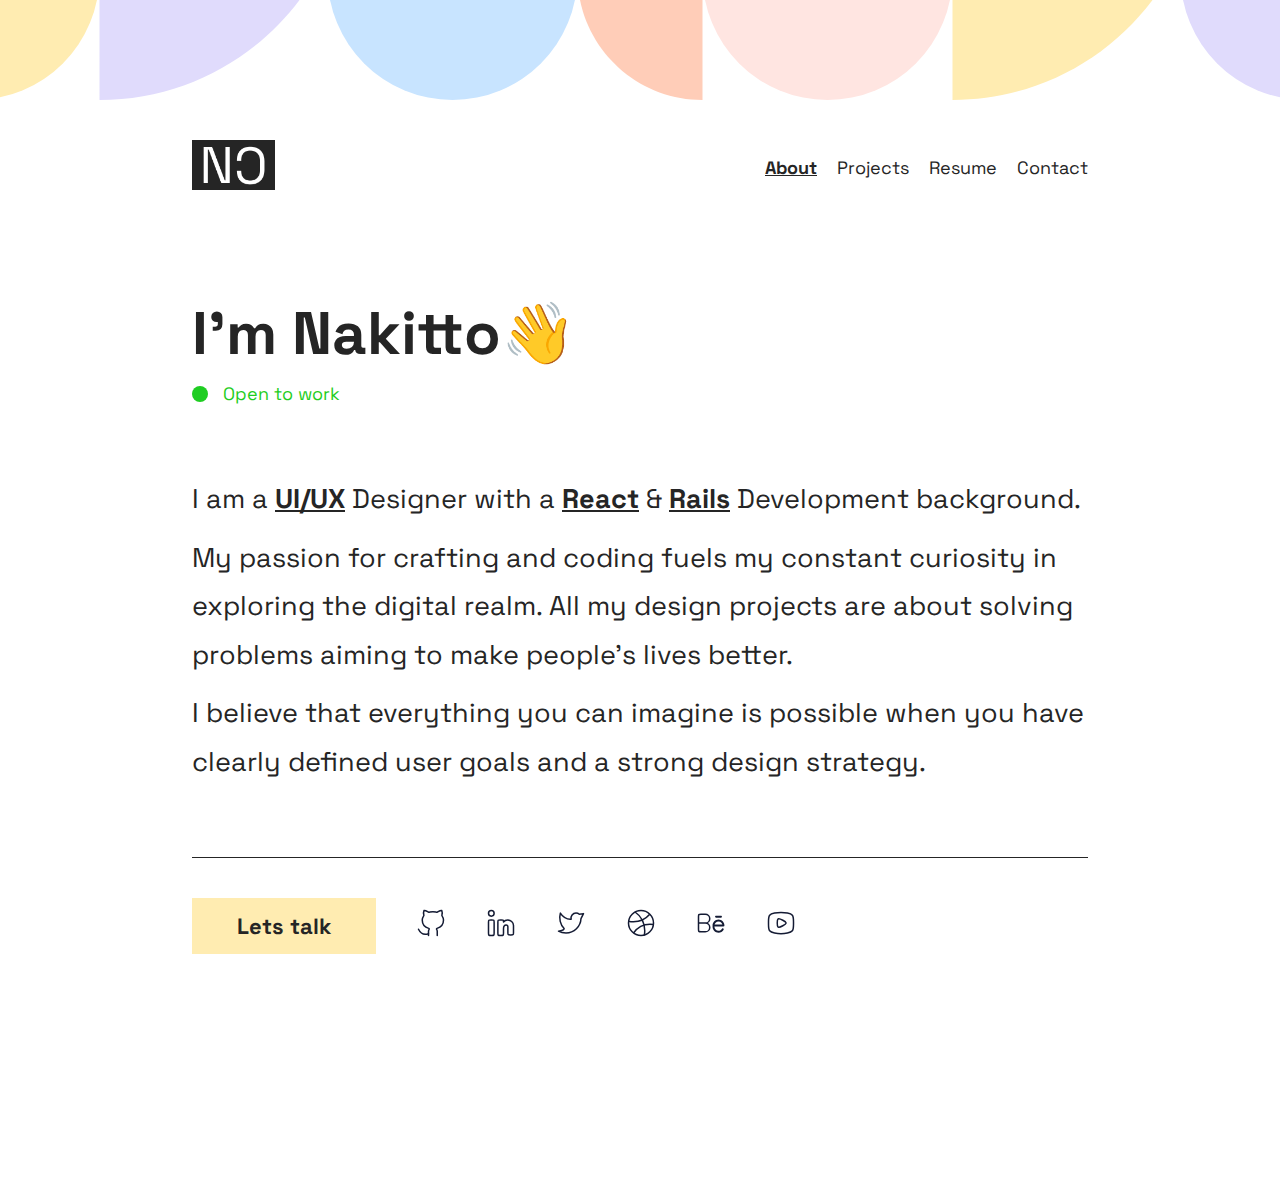
==== index.html @ 1e42c3ac "update about me" ====
<!DOCTYPE html>
<html lang="en">
<head>
  <meta charset="UTF-8">
  <meta http-equiv="X-UA-Compatible" content="IE=edge">
  <meta name="viewport" content="width=device-width, initial-scale=1.0">
  <title>Nakitto's Portfolio</title>
  <link rel="stylesheet" href="css/main.css">
</head>
<body>
  <nav></nav>

  <header>
    <div class="logo">
      <a href="index.html">
        <img src="img/nakitto-logo-dark.png" alt="">
      </a>
    </div>
    <div class="links">
      <a class="active" href="index.html">About</a>
      <a href="projects.html">Projects</a>
      <a href="img/Nakitto_Catherine_Resume.pdf" target="_blank">Resume</a>
      <a href="contact.html">Contact</a>
    </div>
  </header>

  <main>
    <h1>I'm Nakitto👋</h1>
    <span class="open">
      <div class="vibrate"></div>
      <div>
        Open to work
      </div>
    </span>
    <div class="about">
      <span>I am a <a href="#">UI/UX</a> Designer with a <a href="#">React</a> & <a href="#">Rails</a> Development background.</span>
      <span>
        My passion for crafting and coding fuels my constant curiosity in 
        exploring the digital realm. 
        All my design projects are about solving problems aiming 
        to make people's lives better.
      </span>
      <span>
        I believe that everything you can imagine is possible when you have 
        clearly defined user goals and a strong design strategy.
      </span>
    </div>
    <div class="socials">
      <a href="contact.html" class="btn">Lets talk</a>
      <a href="https://github.com/Cathella" target="_blank">
        <span><img src="img/github.svg" alt=""></span>
        <!-- <span>Github</span> -->
      </a>
      <a href="https://www.linkedin.com/in/nakitto-catherine2020/" target="_blank">
        <span><img src="img/linkedin-in.svg" alt=""></span>
        <!-- <span>LinkedIn</span> -->
      </a>
      <a href="https://twitter.com/cathella9" target="_blank">
        <span><img src="img/twitter.svg" alt=""></span>
        <!-- <span>Twitter</span> -->
      </a>
      <a href="https://dribbble.com/nakittocatherine" target="_blank">
        <span><img src="img/dribbble.svg" alt=""></span>
        <!-- <span>Dribbble</span> -->
      </a>
      <a href="https://www.behance.net/ncathie" target="_blank">
        <span><img src="img/behance.svg" alt=""></span>
        <!-- <span>Behance</span> -->
      </a>
      <a href="https://www.youtube.com/@nakittocatherine" target="_blank">
        <span><img src="img/youtube.svg" alt=""></span>
        <!-- <span>Youtube</span> -->
      </a>
    </div>
  </main>

  <footer></footer>
</body>
</html>
---- css/main.css ----
@import url('https://fonts.googleapis.com/css2?family=Space+Grotesk:wght@400;600&display=swap');

* {
  padding: 0;
  margin: 0;
  box-sizing: border-box;
  font-family: 'Space Grotesk', sans-serif;
}

body {
  color: #252525;
}

.logo img {
  height: 50px;
}

nav {
  height: 100px;
  background-image: url(../img/shapes-top.svg);
  background-image: cover;
  background-position: bottom;
  background-repeat: no-repeat;
}

header {
  display: flex;
  align-items: center;
  justify-content: space-between;
  width: 70%;
  margin: 40px auto;
}

main {
  display: flex;
  flex-direction: column;
  width: 70%;
  margin: 100px auto 150px;
}

h1 {
  font-size: 60px;
}

.about {
  margin: 70px 0;
  display: flex;
  flex-direction: column;
  gap: 10px;
  font-size: 27px;
  line-height: 1.8;
}

.open {
  display: flex;
  margin-top: 10px;
  align-items: center;
  gap: 15px;
  color: rgb(31, 205, 34);
  font-size: 18px;
}

.about a {
  text-decoration: underline;
  font-weight: bold;
}

.about a:hover {
  background: #FFECB1;
}

.vibrate {
  width: 16px;
  height: 16px;
  border-radius: 50%;
  background-color: rgb(31, 205, 34);
  transform: scale(1);
  box-shadow: 0 0 0 rgba(0, 0, 0, 1);
  animation: anim-vibrate 2s infinite;
}

@keyframes anim-vibrate {
  0% {
    transform: scale(0.95);
    box-shadow: 0 0 0 0 rgba(31, 205, 34, 0.7);
  }

  70% {
    transform: scale(1);
    box-shadow: 0 0 0 0.6rem rgba(0, 0, 0, 0);
  }

  100% {
    transform: scale(0.95);
    box-shadow: 0 0 0 0 rgba(0, 0, 0, 0);
  }
}

.links {
  display: flex;
  gap: 20px;
  font-size: 18px;
}

.links a {
  text-decoration: none;
}

.links a.active {
  text-decoration: underline;
  font-weight: bold;
}

.socials {
  display: flex;
  gap: 40px;
  font-size: 18px;
  align-items: center;
  border-top: 1px solid #252525;
  padding-top: 40px;
}

.socials a {
  display: flex;
  align-items: center;
  gap: 10px;
  text-decoration: none;
  font-weight: bold;
}

.btn {
  display: flex;
  padding: 14px 45px;
  background: #FFECB1;
  text-decoration: none;
  font-size: 22px;
}

.btn:hover {
  background: white;
  border: 1px solid #252525;
}

a {
  color: #252525;
}

footer {
  height: 100px;
}

form,
form div {
  display: flex;
  flex-direction: column;
}

form {
  gap: 30px;
  margin-top: 60px;
}

form div {
  gap: 20px;
}

label {
  font-size: 14px;
  color: #252525;
}

input,
textarea {
  border: none;
  background: transparent;
  font-size: 20px;
  border-bottom: 1px solid #252525;
  outline: none;
  color: #252525;
}

button {
  border: none;
  background: #FFECB1;
  font-size: 18px;
  color: #252525;
  padding: 12px 45px;
  font-weight: bold;
  cursor: pointer;
}

button:hover {
  background: white;
  border: 1px solid #252525;
  /* color: #FFECB1; */
}

.send-btn {
  flex-direction: row;
}

.project-heading {
  font-size: 35px;
}

.project-heading span {
  font-size: 25px;
}

.project-img {
  width: 100%;
  height: auto;
  background: transparent;
  display: flex;
  flex-direction: column;
  justify-content: center;
  align-items: center;
  color: #FFFFFF;
  font-size: 14px;
  gap: 10px;
}

.project-img img {
  height: 450px;
}

.heading {
  text-decoration: underline;
}

.description {
  font-size: 18px;
  line-height: 1.8;
}

.case {
  display: flex;
  flex-direction: column;
  gap: 70px;
}

.case-section {
  display: flex;
  flex-direction: column;
  gap: 25px;
}

.case-section img {
  width: 100%;
}

.project-show {
  display: flex;
  gap: 30px;
  flex-direction: column;
}

.project-show img {
  width: 100%;
}

.mt-5 {
  margin-top: 80px;
}

.mb-5 {
  margin-bottom: 50px;
}

@media (max-width: 575.98px) {
  .project-heading {
    font-size: 25px;
  }
  
  .project-heading span {
    font-size: 18px;
  }

  header {
    display: flex;
    flex-direction: column;
    gap: 30px;
  }

  .links {
    font-size: 16px;
  }

  h1 {
    font-size: 40px;
  }

  .about {
    font-size: 20px;
  }
}

@media (max-width: 767.98px) {
  main,
  header {
    width: 90%;
  }
}

@media (max-width: 991.98px) {
  .about span {
    line-height: 1.8;
  }

  .socials {
    flex-direction: column;
    align-items: flex-start;
  }
}
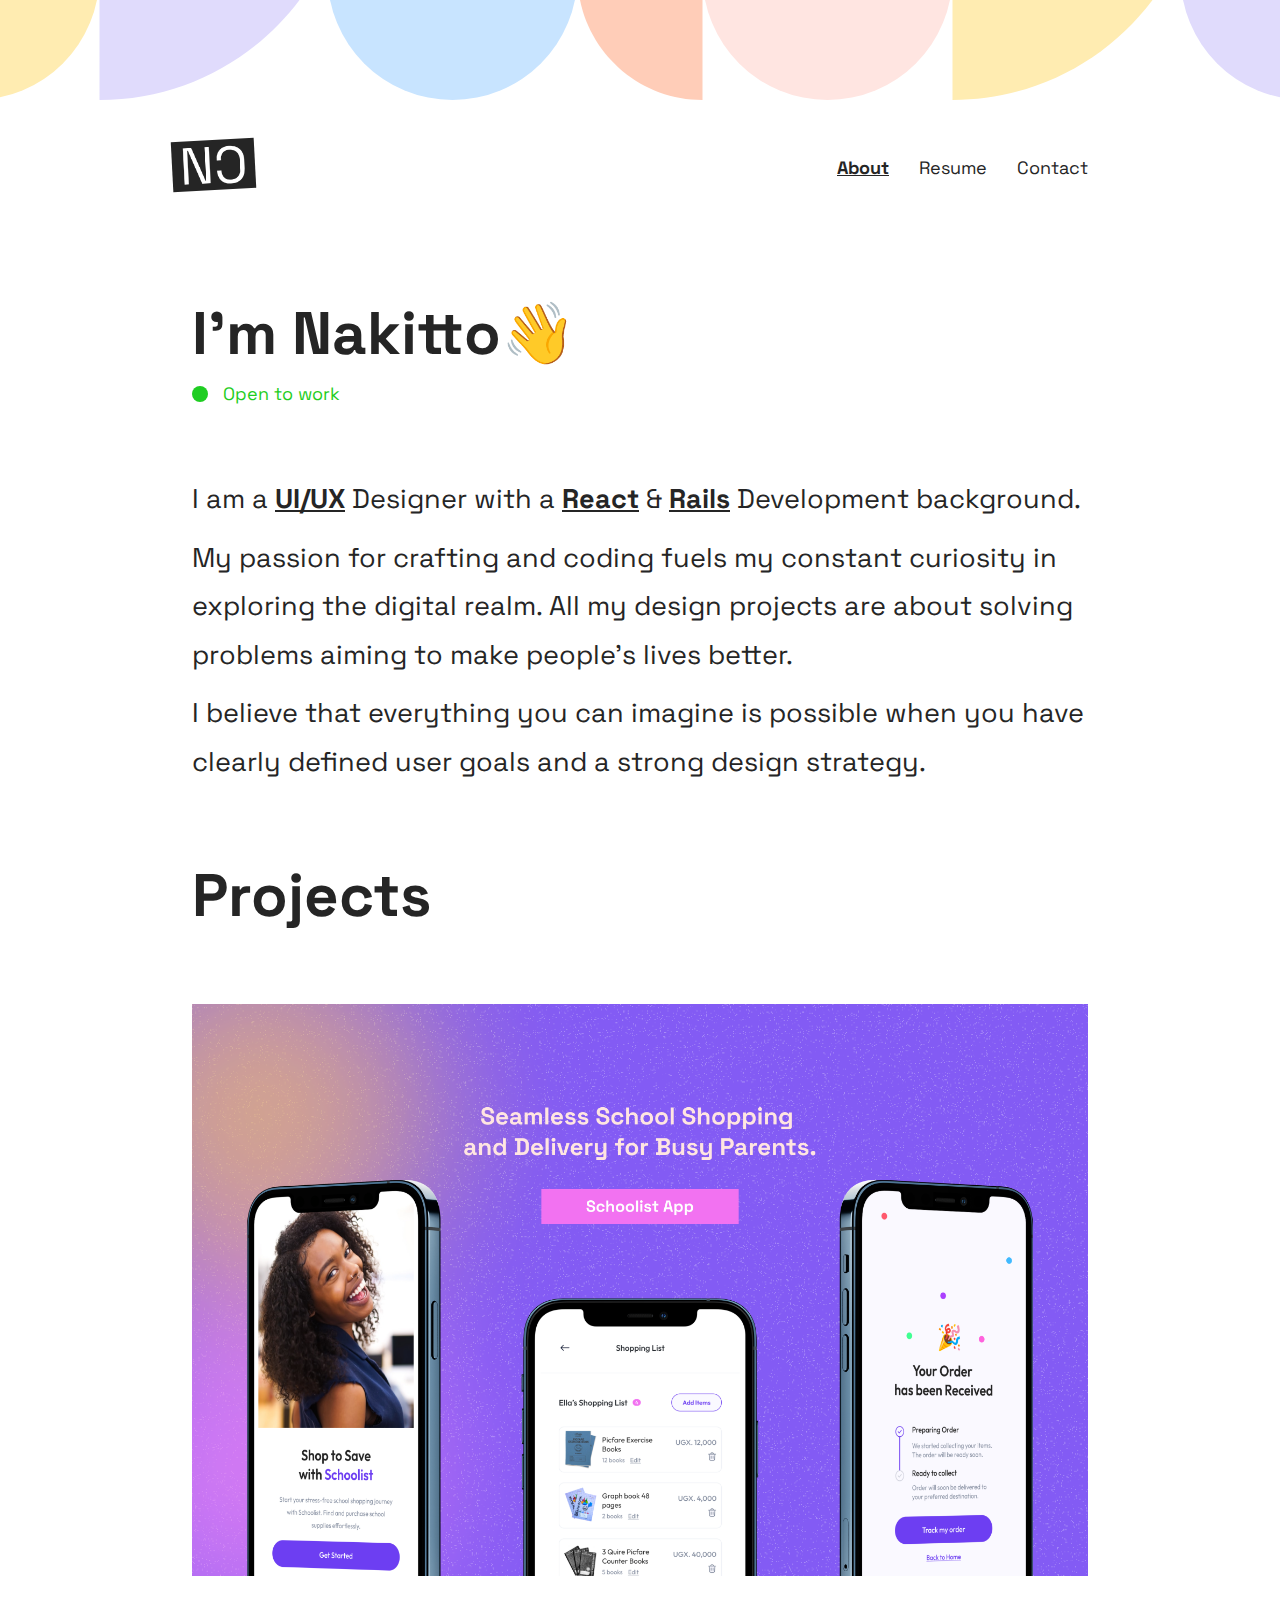
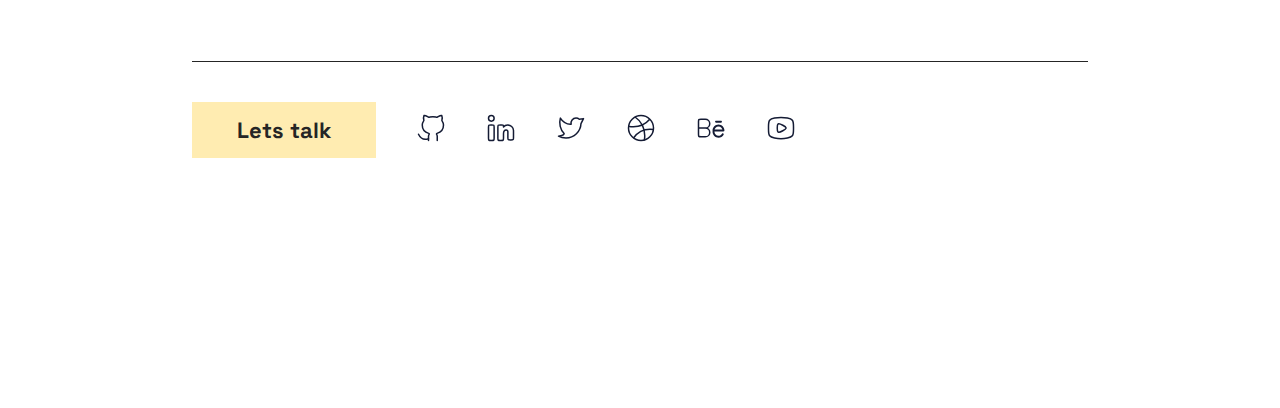
==== commit 2193dce8: "change img arrangement on small screen" ====
--- a/index.html
+++ b/index.html
@@ -18,7 +18,7 @@
     </div>
     <div class="links">
       <a class="active" href="index.html">About</a>
-      <a href="projects.html">Projects</a>
+      <!-- <a href="projects.html">Projects</a> -->
       <a href="img/Nakitto_Catherine_Resume.pdf" target="_blank">Resume</a>
       <a href="contact.html">Contact</a>
     </div>
@@ -44,6 +44,14 @@
         I believe that everything you can imagine is possible when you have 
         clearly defined user goals and a strong design strategy.
       </span>
+    </div>
+    <h2 class="h1">Projects</h2>
+    <div class="about">
+      <div class="project-show">
+        <a href="projects/schoolist.html">
+          <img src="img/schoolist.png" alt="">
+        </a>
+      </div>
     </div>
     <div class="socials">
       <a href="contact.html" class="btn">Lets talk</a>
--- a/css/main.css
+++ b/css/main.css
@@ -13,6 +13,7 @@
 
 .logo img {
   height: 50px;
+  transform: translateX(-20px) rotate(-3deg);
 }
 
 nav {
@@ -38,7 +39,7 @@
   margin: 100px auto 150px;
 }
 
-h1 {
+h1, .h1 {
   font-size: 60px;
 }
 
@@ -98,7 +99,7 @@
 
 .links {
   display: flex;
-  gap: 20px;
+  gap: 30px;
   font-size: 18px;
 }
 
@@ -106,6 +107,10 @@
   text-decoration: none;
 }
 
+.links a:hover {
+  text-decoration: underline;
+}
+
 .links a.active {
   text-decoration: underline;
   font-weight: bold;
@@ -126,6 +131,11 @@
   gap: 10px;
   text-decoration: none;
   font-weight: bold;
+}
+
+.socials a:hover {
+  border-bottom: 2px solid #252525;
+  /* transform: translateX(-20px) rotate(-3deg); */
 }
 
 .btn {
@@ -165,7 +175,7 @@
 }
 
 label {
-  font-size: 14px;
+  /* font-size: 14px; */
   color: #252525;
 }
 
@@ -200,11 +210,7 @@
 }
 
 .project-heading {
-  font-size: 35px;
-}
-
-.project-heading span {
-  font-size: 25px;
+  font-size: 45px;
 }
 
 .project-img {
@@ -255,6 +261,21 @@
   flex-direction: column;
 }
 
+.problem-define {
+  background-color: #E0DBFC;
+  font-size: 20px;
+  color: #252525;
+  line-height: 40px;
+  font-weight: bold;
+  padding: 40px 65px;
+  border-radius: 30px;
+}
+
+.problem-define span {
+  color: #6D3EF2;
+  text-decoration: underline;
+}
+
 .project-show img {
   width: 100%;
 }
@@ -265,6 +286,41 @@
 
 .mb-5 {
   margin-bottom: 50px;
+}
+
+.pjt-info {
+  display: flex;
+  gap: 30px;
+  flex-direction: row;
+  align-items: center;
+  justify-content: space-between;
+  flex-wrap: wrap;
+}
+
+.pjt-info div {
+  display: flex;
+  flex-direction: column;
+  gap: 10px;
+}
+
+.pjt-info div span {
+  font-size: 15px;
+  color: #858EA0;
+}
+
+.app-flex {
+  display: flex;
+  gap: 70px;
+  justify-content: space-between;
+  align-items: center;
+}
+
+.items-img {
+  flex: 1;
+}
+
+.items-desc {
+  flex: 2;
 }
 
 @media (max-width: 575.98px) {
@@ -286,12 +342,26 @@
     font-size: 16px;
   }
 
-  h1 {
+  h1, .h1 {
     font-size: 40px;
   }
 
   .about {
     font-size: 20px;
+  }
+
+  .app-flex {
+    flex-direction: column;
+  }
+
+  .second .items:nth-child(2){
+    order: -1;
+  }
+
+  .problem-define {
+    font-size: 20px;
+    line-height: 35px;
+    padding: 40px 40px;
   }
 }
 
@@ -311,4 +381,8 @@
     flex-direction: column;
     align-items: flex-start;
   }
-}
+
+  .app-flex {
+    gap: 30px;
+  }
+}
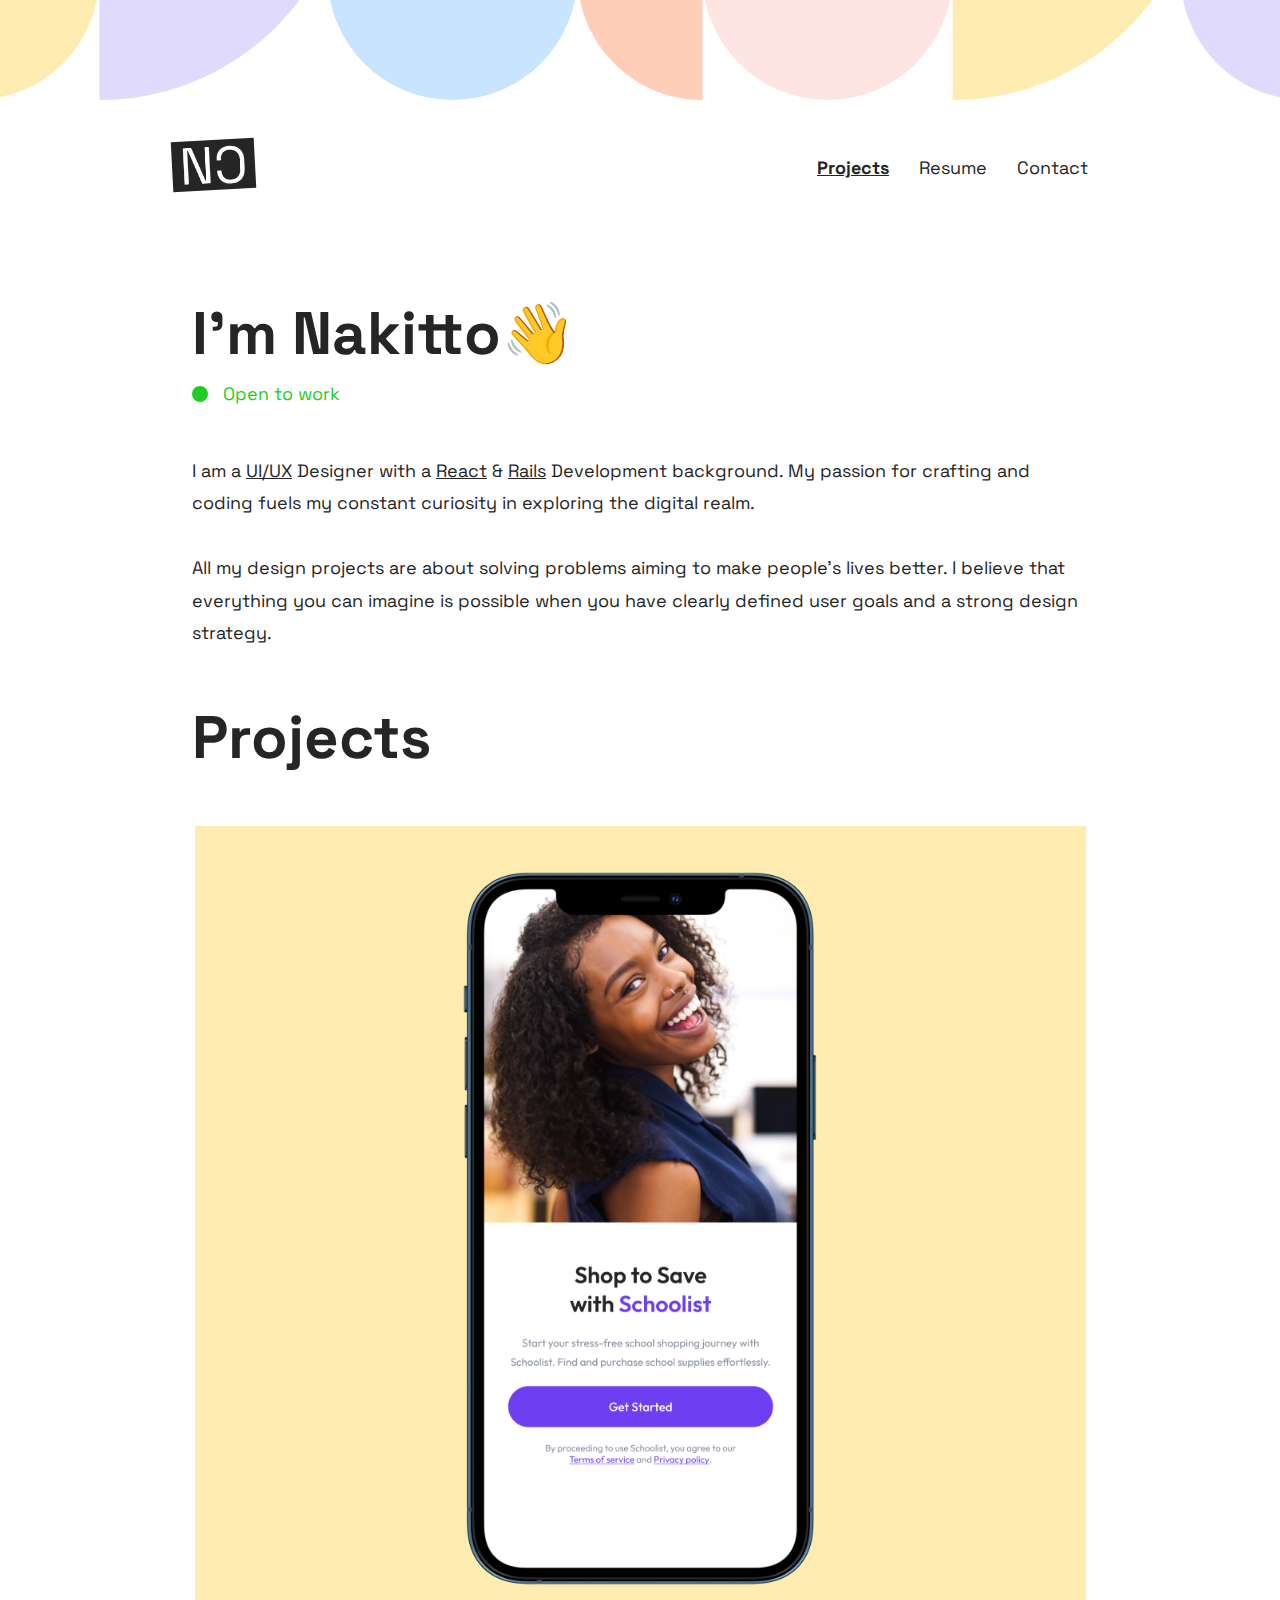
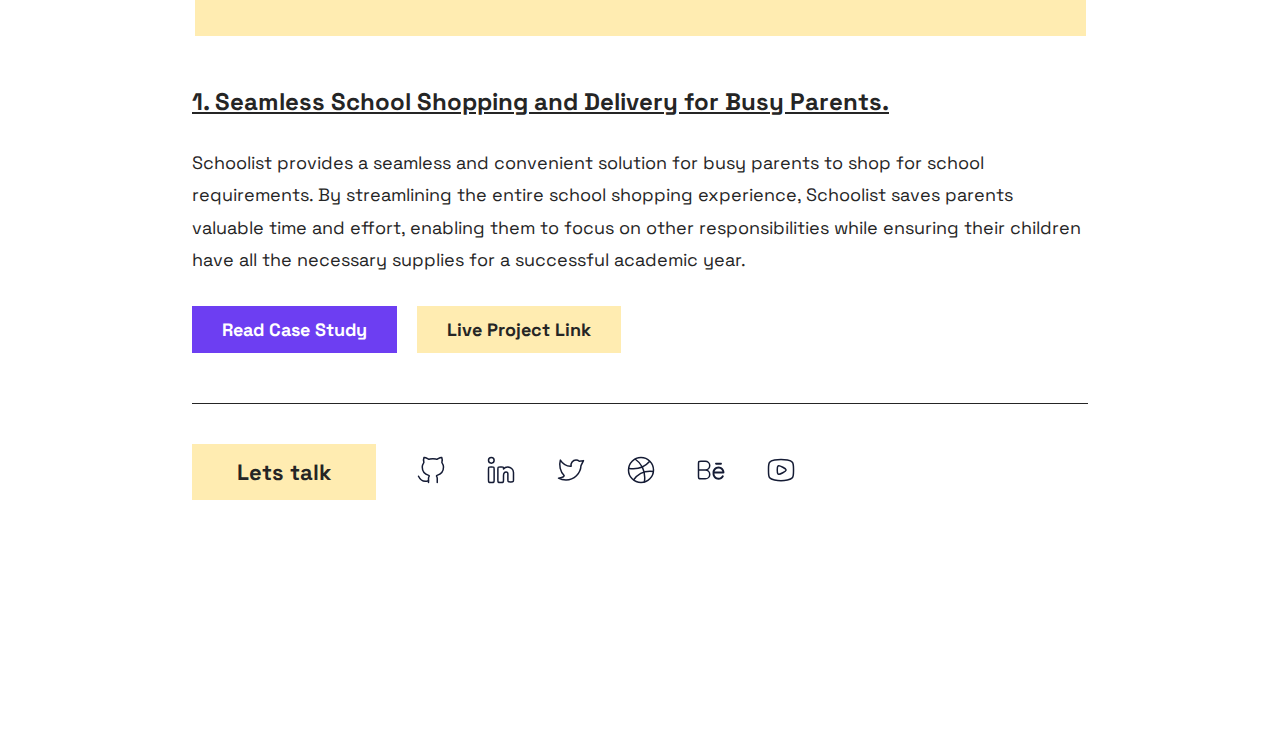
==== commit c903766a: "show case a project" ====
--- a/index.html
+++ b/index.html
@@ -17,8 +17,7 @@
       </a>
     </div>
     <div class="links">
-      <a class="active" href="index.html">About</a>
-      <!-- <a href="projects.html">Projects</a> -->
+      <a class="active" href="index.html">Projects</a>
       <a href="img/Nakitto_Catherine_Resume.pdf" target="_blank">Resume</a>
       <a href="contact.html">Contact</a>
     </div>
@@ -26,31 +25,41 @@
 
   <main>
     <h1>I'm Nakitto👋</h1>
-    <span class="open">
+    <span class="open mb-5">
       <div class="vibrate"></div>
       <div>
         Open to work
       </div>
     </span>
-    <div class="about">
-      <span>I am a <a href="#">UI/UX</a> Designer with a <a href="#">React</a> & <a href="#">Rails</a> Development background.</span>
-      <span>
-        My passion for crafting and coding fuels my constant curiosity in 
-        exploring the digital realm. 
-        All my design projects are about solving problems aiming 
-        to make people's lives better.
+    <div class="description mb-5">
+      I am a <a href="#">UI/UX</a> Designer with a <a href="#">React</a> & <a href="#">Rails</a> Development background.
+      My passion for crafting and coding fuels my constant curiosity in exploring the digital realm. <br/><br />
+      All my design projects are about solving problems aiming to make people's lives better.
       </span>
       <span>
         I believe that everything you can imagine is possible when you have 
         clearly defined user goals and a strong design strategy.
       </span>
     </div>
-    <h2 class="h1">Projects</h2>
-    <div class="about">
-      <div class="project-show">
-        <a href="projects/schoolist.html">
-          <img src="img/schoolist.png" alt="">
-        </a>
+    <h2 class="h1 mb-5">Projects</h2>
+    <div class="home-project">
+      <div class="display-img">
+        <img src="img/schoolist-getstarted.png" alt="">
+      </div>
+      <div class="showcase">
+        <h2 class="heading">
+          1. Seamless School Shopping and Delivery for Busy Parents.
+        </h2>
+        <div class="description">
+          Schoolist provides a seamless and convenient solution for busy parents to shop for school requirements. 
+          By streamlining the entire school shopping experience, Schoolist saves parents valuable time and effort, 
+          enabling them to focus on other responsibilities while ensuring their children have all the necessary 
+          supplies for a successful academic year.
+        </div>
+        <div class="pjt-cta">
+          <a href="projects/schoolist.html">Read Case Study</a>
+          <a class="live" href="#">Live Project Link</a>
+        </div>
       </div>
     </div>
     <div class="socials">
--- a/css/main.css
+++ b/css/main.css
@@ -9,6 +9,7 @@
 
 body {
   color: #252525;
+  background-color: #FFFFFF;
 }
 
 .logo img {
@@ -213,23 +214,6 @@
   font-size: 45px;
 }
 
-.project-img {
-  width: 100%;
-  height: auto;
-  background: transparent;
-  display: flex;
-  flex-direction: column;
-  justify-content: center;
-  align-items: center;
-  color: #FFFFFF;
-  font-size: 14px;
-  gap: 10px;
-}
-
-.project-img img {
-  height: 450px;
-}
-
 .heading {
   text-decoration: underline;
 }
@@ -271,6 +255,53 @@
   border-radius: 30px;
 }
 
+.home-project {
+  display: flex;
+  gap: 50px;
+  align-items: center;
+  margin-bottom: 50px;
+}
+
+.home-project div {
+  flex: 1;
+}
+
+.display-img {
+  padding: 45px 0;
+  background: #FFECB1;
+  text-align: center;
+}
+
+.display-img img {
+  width: 55%;
+}
+
+.pjt-cta {
+  display: flex;
+  gap: 20px;
+}
+
+.pjt-cta a {
+  display: inline-block;
+  font-size: 18px;
+  background-color: #6D3EF2;
+  color: #FFFFFF;
+  padding: 12px 30px;
+  text-decoration: none;
+  font-weight: bold;
+}
+
+.showcase {
+  display: flex;
+  flex-direction: column;
+  gap: 30px;
+}
+
+.pjt-cta a.live {
+  color: #252525;
+  background: #FFECB1;
+}
+
 .problem-define span {
   color: #6D3EF2;
   text-decoration: underline;
@@ -321,6 +352,16 @@
 
 .items-desc {
   flex: 2;
+}
+
+@media (max-width: 478px) {
+  .pjt-cta {
+    flex-direction: column;
+  }
+
+  .display-img img {
+    width: 60%;
+  }
 }
 
 @media (max-width: 575.98px) {
@@ -363,6 +404,14 @@
     line-height: 35px;
     padding: 40px 40px;
   }
+
+  .items-img {
+    text-align: center;
+  }
+
+  .items-img img {
+    width: 70%;
+  }
 }
 
 @media (max-width: 767.98px) {
@@ -386,3 +435,13 @@
     gap: 30px;
   }
 }
+
+@media (max-width: 1298px ) {
+  .home-project {
+    flex-direction: column;
+  }
+
+  .display-img img {
+    width: 40%;
+  }
+}
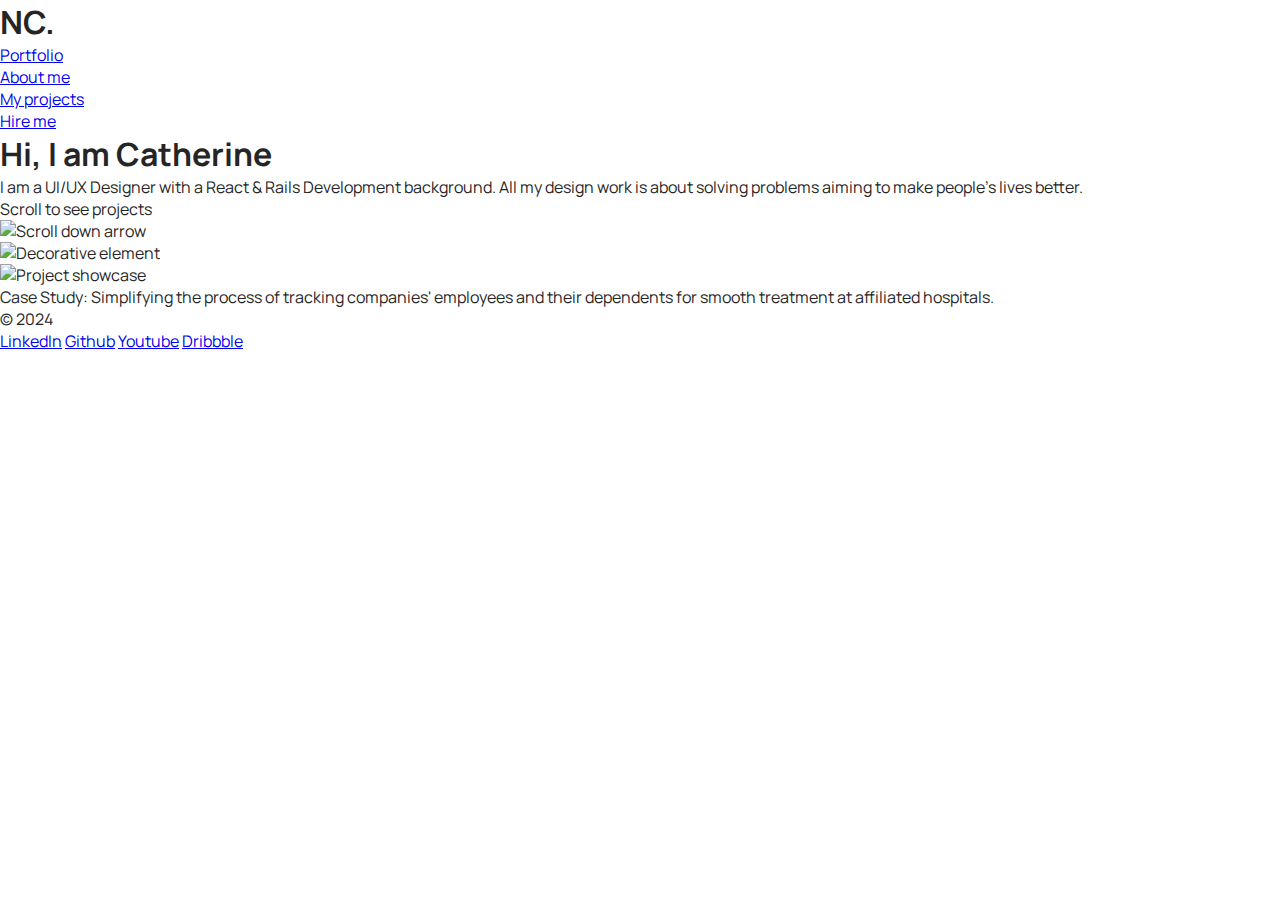
==== commit c9272bad: "Modify home page" ====
--- a/index.html
+++ b/index.html
@@ -1,96 +1,72 @@
 <!DOCTYPE html>
 <html lang="en">
 <head>
-  <meta charset="UTF-8">
-  <meta http-equiv="X-UA-Compatible" content="IE=edge">
-  <meta name="viewport" content="width=device-width, initial-scale=1.0">
-  <title>Nakitto's Portfolio</title>
-  <link rel="stylesheet" href="css/main.css">
+    <meta charset="UTF-8">
+    <meta name="viewport" content="width=device-width, initial-scale=1.0">
+    <title>Nakitto's Portfolio</title>
+    <!-- Tailwind CSS CDN -->
+    <link href="https://cdn.jsdelivr.net/npm/tailwindcss@2.2.19/dist/tailwind.min.css" rel="stylesheet">
+    <link rel="stylesheet" href="css/main.css">
 </head>
 <body>
-  <nav></nav>
-
-  <header>
-    <div class="logo">
-      <a href="index.html">
-        <img src="img/nakitto-logo-dark.png" alt="">
-      </a>
-    </div>
-    <div class="links">
-      <a class="active" href="index.html">Projects</a>
-      <a href="img/Nakitto_Catherine_Resume.pdf" target="_blank">Resume</a>
-      <a href="contact.html">Contact</a>
-    </div>
+  <header class="flex flex-wrap gap-10 justify-between items-center px-24 mt-4 w-full text-neutral-800 max-md:px-5 max-md:max-w-full">
+    <h1 class="self-stretch my-auto text-4xl font-bold">NC.</h1>
+    <nav class="flex gap-6 items-center self-stretch pr-14 pl-2 my-auto text-base leading-8 bg-blue-200 min-h-[64px] min-w-[240px] rounded-full max-md:pr-5">
+      <ul class="flex gap-6 justify-center items-center self-stretch my-2 min-w-[240px]">
+        <li>
+          <a href="#portfolio" class="inline-block self-stretch px-8 my-auto py-2 font-bold whitespace-nowrap bg-white rounded-3xl min-h-[52px] max-md:px-5">Portfolio</a>
+        </li>
+        <li>
+          <a href="#about" class="self-stretch my-auto">About me</a>
+        </li>
+        <li>
+          <a href="#projects" class="self-stretch my-auto">My projects</a>
+        </li>
+        <li>
+          <a href="#hire" class="self-stretch my-auto">Hire me</a>
+        </li>
+      </ul>
+    </nav>
   </header>
 
-  <main>
-    <h1>I'm Nakitto👋</h1>
-    <span class="open mb-5">
-      <div class="vibrate"></div>
-      <div>
-        Open to work
-      </div>
-    </span>
-    <div class="description mb-5">
-      I am a <a href="#">UI/UX</a> Designer with a <a href="#">React</a> & <a href="#">Rails</a> Development background.
-      My passion for crafting and coding fuels my constant curiosity in exploring the digital realm. <br/><br />
-      All my design projects are about solving problems aiming to make people's lives better.
-      </span>
-      <span>
-        I believe that everything you can imagine is possible when you have 
-        clearly defined user goals and a strong design strategy.
-      </span>
-    </div>
-    <h2 class="h1 mb-5">Projects</h2>
-    <div class="home-project">
-      <div class="display-img">
-        <img src="img/schoolist-getstarted.png" alt="">
-      </div>
-      <div class="showcase">
-        <h2 class="heading">
-          1. Seamless School Shopping and Delivery for Busy Parents.
-        </h2>
-        <div class="description">
-          Schoolist provides a seamless and convenient solution for busy parents to shop for school requirements. 
-          By streamlining the entire school shopping experience, Schoolist saves parents valuable time and effort, 
-          enabling them to focus on other responsibilities while ensuring their children have all the necessary 
-          supplies for a successful academic year.
-        </div>
-        <div class="pjt-cta">
-          <a href="projects/schoolist.html">Read Case Study</a>
-          <a class="live" href="#">Live Project Link</a>
+  <section class="flex gap-10 justify-between items-center mt-20 px-24">
+    <div class="flex flex-col self-stretch my-auto text-neutral-800">
+      <div class="flex flex-col items-start w-full max-w-[400px]">
+        <h1 class="flex flex-col max-w-full text-5xl w-[300px] max-md:text-4xl gap-4">
+          <span class="max-md:text-4xl">Hi, I am</span>
+          <span class="flex gap-2 items-center self-start whitespace-nowrap max-md:text-4xl">
+            Catherine
+            <img loading="lazy" src="https://cdn.builder.io/api/v1/image/assets/TEMP/0022f44004d1f8fe46a4e5431539fa07102dff53cf26defa3102cb73d2e34fa5?placeholderIfAbsent=true&apiKey=a1e51d57a9bf4fb0a44541a454bc05bc" alt="" class="object-contain shrink-0 self-stretch my-auto w-9 aspect-square" />
+          </span>
+        </h1>
+        <p class="self-stretch mt-6 text-base leading-8 w-4/5">
+          I am a UI/UX Designer with a React & Rails Development background. All my design work is about solving problems aiming to make people's lives better.
+        </p>
+        <div class="flex gap-2 items-center mt-10 leading-loose">
+          <p class="self-stretch my-auto underline font-bold">Scroll to see projects</p>
+          <img loading="lazy" src="https://cdn.builder.io/api/v1/image/assets/TEMP/f9b6bd6e68123147f190ab7c565f8347af5dcfdbe6251d6b0684fba8f1030636?placeholderIfAbsent=true&apiKey=a1e51d57a9bf4fb0a44541a454bc05bc" alt="Scroll down arrow" class="object-contain shrink-0 self-stretch my-auto aspect-square w-[51px]" />
         </div>
       </div>
+      <img loading="lazy" src="https://cdn.builder.io/api/v1/image/assets/TEMP/b230231112761b54dda178a5a50ef9d0fae0c404a0ab5ce9bd3ddb35e24618f3?placeholderIfAbsent=true&apiKey=a1e51d57a9bf4fb0a44541a454bc05bc" alt="Decorative element" class="mt-10" width="150" />
     </div>
-    <div class="socials">
-      <a href="contact.html" class="btn">Lets talk</a>
-      <a href="https://github.com/Cathella" target="_blank">
-        <span><img src="img/github.svg" alt=""></span>
-        <!-- <span>Github</span> -->
-      </a>
-      <a href="https://www.linkedin.com/in/nakitto-catherine2020/" target="_blank">
-        <span><img src="img/linkedin-in.svg" alt=""></span>
-        <!-- <span>LinkedIn</span> -->
-      </a>
-      <a href="https://twitter.com/cathella9" target="_blank">
-        <span><img src="img/twitter.svg" alt=""></span>
-        <!-- <span>Twitter</span> -->
-      </a>
-      <a href="https://dribbble.com/nakittocatherine" target="_blank">
-        <span><img src="img/dribbble.svg" alt=""></span>
-        <!-- <span>Dribbble</span> -->
-      </a>
-      <a href="https://www.behance.net/ncathie" target="_blank">
-        <span><img src="img/behance.svg" alt=""></span>
-        <!-- <span>Behance</span> -->
-      </a>
-      <a href="https://www.youtube.com/@nakittocatherine" target="_blank">
-        <span><img src="img/youtube.svg" alt=""></span>
-        <!-- <span>Youtube</span> -->
-      </a>
-    </div>
-  </main>
+    <article class="flex flex-col justify-center self-stretch my-auto min-w-[240px] w-[700px] max-md:max-w-full">
+      <figure class="flex overflow-hidden flex-col max-w-full bg-stone-50 w-[400px]">
+        <img loading="lazy" src="https://cdn.builder.io/api/v1/image/assets/TEMP/a973a9e931b4a55a8876d515eff4315d62383bc51d381d01705eb6c5e37db6ba?placeholderIfAbsent=true&apiKey=a1e51d57a9bf4fb0a44541a454bc05bc" alt="Project showcase" class="object-contain w-full aspect-[1.17] max-md:max-w-full" />
+      </figure>
+      <figcaption class="mt-8 text-base leading-8 text-neutral-800 max-md:max-w-full">
+        Case Study: Simplifying the process of tracking companies' employees and their dependents for smooth treatment at affiliated hospitals.
+      </figcaption>
+    </article>
+  </section>
 
-  <footer></footer>
+  <footer class="flex flex-wrap gap-10 justify-between items-center px-24 py-6 mt-20 w-full text-base leading-8 bg-gray-200 text-neutral-800 max-md:px-5 max-md:mt-10 max-md:max-w-full">
+    <p class="self-stretch my-auto">© 2024</p>
+    <nav class="flex gap-8 items-center self-stretch my-auto whitespace-nowrap">
+      <a href="https://www.linkedin.com/in/nakitto-catherine2020/" class="self-stretch my-auto">LinkedIn</a>
+      <a href="https://github.com/Cathella" class="self-stretch my-auto">Github</a>
+      <a href="https://www.youtube.com/@nakittocatherine" class="self-stretch my-auto">Youtube</a>
+      <a href="https://dribbble.com/nakittocatherine" class="self-stretch my-auto">Dribbble</a>
+    </nav>
+  </footer>
 </body>
-</html>+</html>
--- a/css/main.css
+++ b/css/main.css
@@ -1,447 +1,13 @@
-@import url('https://fonts.googleapis.com/css2?family=Space+Grotesk:wght@400;600&display=swap');
+@import url('https://fonts.googleapis.com/css2?family=Manrope:wght@200..800&display=swap');
 
 * {
   padding: 0;
   margin: 0;
   box-sizing: border-box;
-  font-family: 'Space Grotesk', sans-serif;
+  font-family: "Manrope", sans-serif;
 }
 
 body {
   color: #252525;
   background-color: #FFFFFF;
-}
-
-.logo img {
-  height: 50px;
-  transform: translateX(-20px) rotate(-3deg);
-}
-
-nav {
-  height: 100px;
-  background-image: url(../img/shapes-top.svg);
-  background-image: cover;
-  background-position: bottom;
-  background-repeat: no-repeat;
-}
-
-header {
-  display: flex;
-  align-items: center;
-  justify-content: space-between;
-  width: 70%;
-  margin: 40px auto;
-}
-
-main {
-  display: flex;
-  flex-direction: column;
-  width: 70%;
-  margin: 100px auto 150px;
-}
-
-h1, .h1 {
-  font-size: 60px;
-}
-
-.about {
-  margin: 70px 0;
-  display: flex;
-  flex-direction: column;
-  gap: 10px;
-  font-size: 27px;
-  line-height: 1.8;
-}
-
-.open {
-  display: flex;
-  margin-top: 10px;
-  align-items: center;
-  gap: 15px;
-  color: rgb(31, 205, 34);
-  font-size: 18px;
-}
-
-.about a {
-  text-decoration: underline;
-  font-weight: bold;
-}
-
-.about a:hover {
-  background: #FFECB1;
-}
-
-.vibrate {
-  width: 16px;
-  height: 16px;
-  border-radius: 50%;
-  background-color: rgb(31, 205, 34);
-  transform: scale(1);
-  box-shadow: 0 0 0 rgba(0, 0, 0, 1);
-  animation: anim-vibrate 2s infinite;
-}
-
-@keyframes anim-vibrate {
-  0% {
-    transform: scale(0.95);
-    box-shadow: 0 0 0 0 rgba(31, 205, 34, 0.7);
-  }
-
-  70% {
-    transform: scale(1);
-    box-shadow: 0 0 0 0.6rem rgba(0, 0, 0, 0);
-  }
-
-  100% {
-    transform: scale(0.95);
-    box-shadow: 0 0 0 0 rgba(0, 0, 0, 0);
-  }
-}
-
-.links {
-  display: flex;
-  gap: 30px;
-  font-size: 18px;
-}
-
-.links a {
-  text-decoration: none;
-}
-
-.links a:hover {
-  text-decoration: underline;
-}
-
-.links a.active {
-  text-decoration: underline;
-  font-weight: bold;
-}
-
-.socials {
-  display: flex;
-  gap: 40px;
-  font-size: 18px;
-  align-items: center;
-  border-top: 1px solid #252525;
-  padding-top: 40px;
-}
-
-.socials a {
-  display: flex;
-  align-items: center;
-  gap: 10px;
-  text-decoration: none;
-  font-weight: bold;
-}
-
-.socials a:hover {
-  border-bottom: 2px solid #252525;
-  /* transform: translateX(-20px) rotate(-3deg); */
-}
-
-.btn {
-  display: flex;
-  padding: 14px 45px;
-  background: #FFECB1;
-  text-decoration: none;
-  font-size: 22px;
-}
-
-.btn:hover {
-  background: white;
-  border: 1px solid #252525;
-}
-
-a {
-  color: #252525;
-}
-
-footer {
-  height: 100px;
-}
-
-form,
-form div {
-  display: flex;
-  flex-direction: column;
-}
-
-form {
-  gap: 30px;
-  margin-top: 60px;
-}
-
-form div {
-  gap: 20px;
-}
-
-label {
-  /* font-size: 14px; */
-  color: #252525;
-}
-
-input,
-textarea {
-  border: none;
-  background: transparent;
-  font-size: 20px;
-  border-bottom: 1px solid #252525;
-  outline: none;
-  color: #252525;
-}
-
-button {
-  border: none;
-  background: #FFECB1;
-  font-size: 18px;
-  color: #252525;
-  padding: 12px 45px;
-  font-weight: bold;
-  cursor: pointer;
-}
-
-button:hover {
-  background: white;
-  border: 1px solid #252525;
-  /* color: #FFECB1; */
-}
-
-.send-btn {
-  flex-direction: row;
-}
-
-.project-heading {
-  font-size: 45px;
-}
-
-.heading {
-  text-decoration: underline;
-}
-
-.description {
-  font-size: 18px;
-  line-height: 1.8;
-}
-
-.case {
-  display: flex;
-  flex-direction: column;
-  gap: 70px;
-}
-
-.case-section {
-  display: flex;
-  flex-direction: column;
-  gap: 25px;
-}
-
-.case-section img {
-  width: 100%;
-}
-
-.project-show {
-  display: flex;
-  gap: 30px;
-  flex-direction: column;
-}
-
-.problem-define {
-  background-color: #E0DBFC;
-  font-size: 20px;
-  color: #252525;
-  line-height: 40px;
-  font-weight: bold;
-  padding: 40px 65px;
-  border-radius: 30px;
-}
-
-.home-project {
-  display: flex;
-  gap: 50px;
-  align-items: center;
-  margin-bottom: 50px;
-}
-
-.home-project div {
-  flex: 1;
-}
-
-.display-img {
-  padding: 45px 0;
-  background: #FFECB1;
-  text-align: center;
-}
-
-.display-img img {
-  width: 55%;
-}
-
-.pjt-cta {
-  display: flex;
-  gap: 20px;
-}
-
-.pjt-cta a {
-  display: inline-block;
-  font-size: 18px;
-  background-color: #6D3EF2;
-  color: #FFFFFF;
-  padding: 12px 30px;
-  text-decoration: none;
-  font-weight: bold;
-}
-
-.showcase {
-  display: flex;
-  flex-direction: column;
-  gap: 30px;
-}
-
-.pjt-cta a.live {
-  color: #252525;
-  background: #FFECB1;
-}
-
-.problem-define span {
-  color: #6D3EF2;
-  text-decoration: underline;
-}
-
-.project-show img {
-  width: 100%;
-}
-
-.mt-5 {
-  margin-top: 80px;
-}
-
-.mb-5 {
-  margin-bottom: 50px;
-}
-
-.pjt-info {
-  display: flex;
-  gap: 30px;
-  flex-direction: row;
-  align-items: center;
-  justify-content: space-between;
-  flex-wrap: wrap;
-}
-
-.pjt-info div {
-  display: flex;
-  flex-direction: column;
-  gap: 10px;
-}
-
-.pjt-info div span {
-  font-size: 15px;
-  color: #858EA0;
-}
-
-.app-flex {
-  display: flex;
-  gap: 70px;
-  justify-content: space-between;
-  align-items: center;
-}
-
-.items-img {
-  flex: 1;
-}
-
-.items-desc {
-  flex: 2;
-}
-
-@media (max-width: 478px) {
-  .pjt-cta {
-    flex-direction: column;
-  }
-
-  .display-img img {
-    width: 60%;
-  }
-}
-
-@media (max-width: 575.98px) {
-  .project-heading {
-    font-size: 25px;
-  }
-  
-  .project-heading span {
-    font-size: 18px;
-  }
-
-  header {
-    display: flex;
-    flex-direction: column;
-    gap: 30px;
-  }
-
-  .links {
-    font-size: 16px;
-  }
-
-  h1, .h1 {
-    font-size: 40px;
-  }
-
-  .about {
-    font-size: 20px;
-  }
-
-  .app-flex {
-    flex-direction: column;
-  }
-
-  .second .items:nth-child(2){
-    order: -1;
-  }
-
-  .problem-define {
-    font-size: 20px;
-    line-height: 35px;
-    padding: 40px 40px;
-  }
-
-  .items-img {
-    text-align: center;
-  }
-
-  .items-img img {
-    width: 70%;
-  }
-}
-
-@media (max-width: 767.98px) {
-  main,
-  header {
-    width: 90%;
-  }
-}
-
-@media (max-width: 991.98px) {
-  .about span {
-    line-height: 1.8;
-  }
-
-  .socials {
-    flex-direction: column;
-    align-items: flex-start;
-  }
-
-  .app-flex {
-    gap: 30px;
-  }
-}
-
-@media (max-width: 1298px ) {
-  .home-project {
-    flex-direction: column;
-  }
-
-  .display-img img {
-    width: 40%;
-  }
-}
+}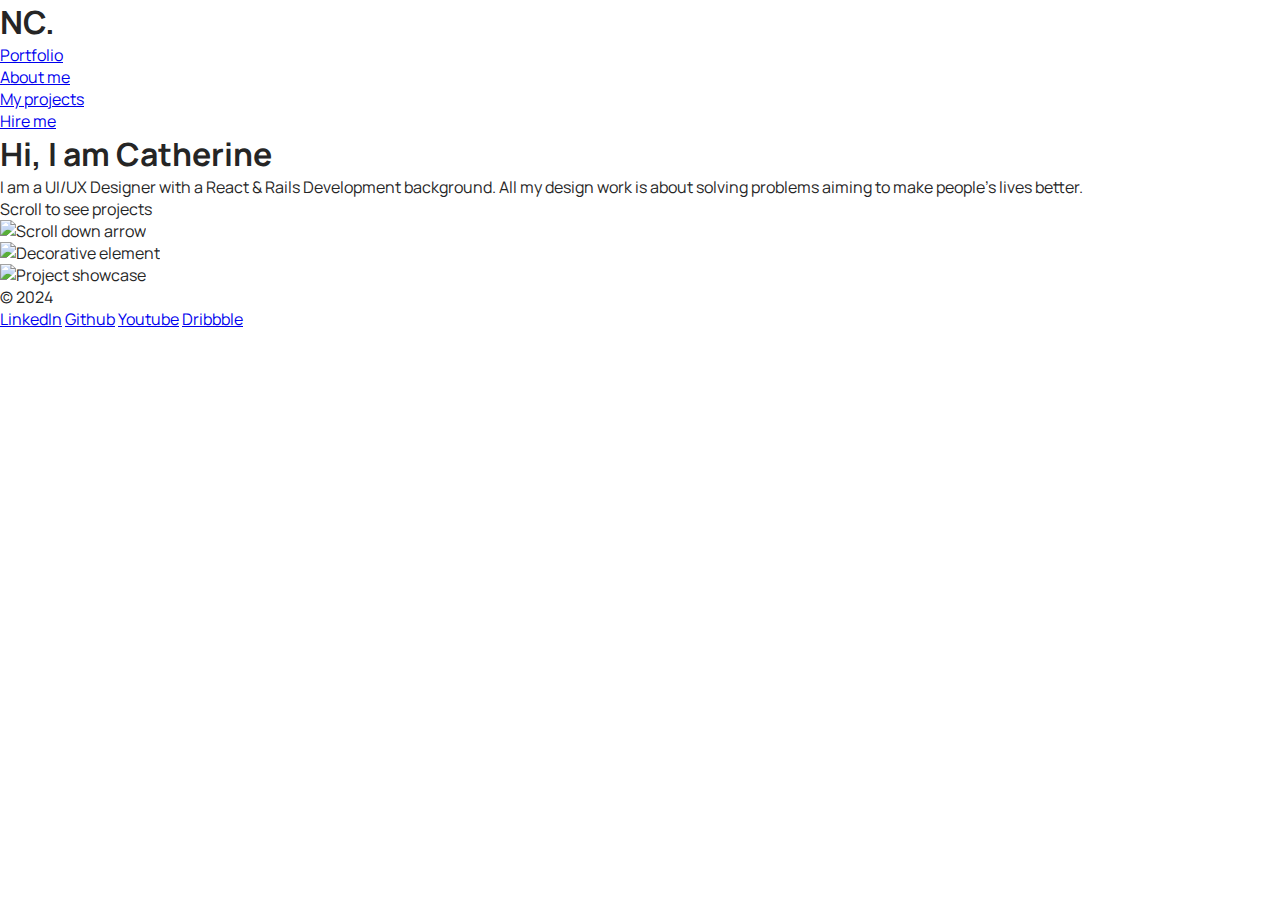
==== commit ef2241d0: "Add about me page" ====
--- a/index.html
+++ b/index.html
@@ -14,10 +14,10 @@
     <nav class="flex gap-6 items-center self-stretch pr-14 pl-2 my-auto text-base leading-8 bg-blue-200 min-h-[64px] min-w-[240px] rounded-full max-md:pr-5">
       <ul class="flex gap-6 justify-center items-center self-stretch my-2 min-w-[240px]">
         <li>
-          <a href="#portfolio" class="inline-block self-stretch px-8 my-auto py-2 font-bold whitespace-nowrap bg-white rounded-3xl min-h-[52px] max-md:px-5">Portfolio</a>
+          <a href="index.html" class="inline-block self-stretch px-8 my-auto py-2 font-bold whitespace-nowrap bg-white rounded-3xl min-h-[52px] max-md:px-5">Portfolio</a>
         </li>
         <li>
-          <a href="#about" class="self-stretch my-auto">About me</a>
+          <a href="about.html" class="self-stretch my-auto">About me</a>
         </li>
         <li>
           <a href="#projects" class="self-stretch my-auto">My projects</a>
@@ -53,9 +53,6 @@
       <figure class="flex overflow-hidden flex-col max-w-full bg-stone-50 w-[400px]">
         <img loading="lazy" src="https://cdn.builder.io/api/v1/image/assets/TEMP/a973a9e931b4a55a8876d515eff4315d62383bc51d381d01705eb6c5e37db6ba?placeholderIfAbsent=true&apiKey=a1e51d57a9bf4fb0a44541a454bc05bc" alt="Project showcase" class="object-contain w-full aspect-[1.17] max-md:max-w-full" />
       </figure>
-      <figcaption class="mt-8 text-base leading-8 text-neutral-800 max-md:max-w-full">
-        Case Study: Simplifying the process of tracking companies' employees and their dependents for smooth treatment at affiliated hospitals.
-      </figcaption>
     </article>
   </section>
 
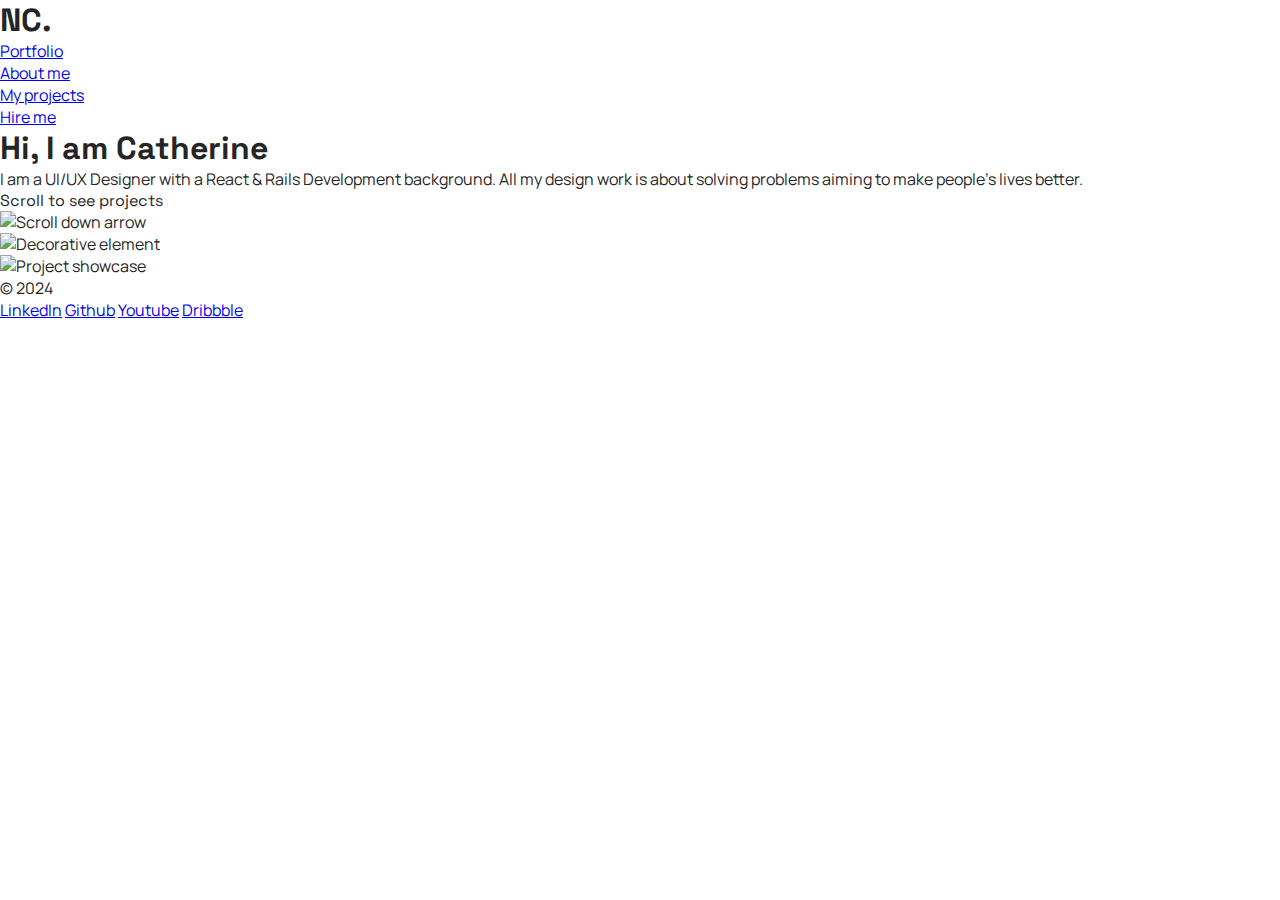
==== commit 01499f8b: "Add new font" ====
--- a/index.html
+++ b/index.html
@@ -20,10 +20,10 @@
           <a href="about.html" class="self-stretch my-auto">About me</a>
         </li>
         <li>
-          <a href="#projects" class="self-stretch my-auto">My projects</a>
+          <a href="projects.html" class="self-stretch my-auto">My projects</a>
         </li>
         <li>
-          <a href="#hire" class="self-stretch my-auto">Hire me</a>
+          <a href="contact.html" class="self-stretch my-auto">Hire me</a>
         </li>
       </ul>
     </nav>
@@ -43,7 +43,7 @@
           I am a UI/UX Designer with a React & Rails Development background. All my design work is about solving problems aiming to make people's lives better.
         </p>
         <div class="flex gap-2 items-center mt-10 leading-loose">
-          <p class="self-stretch my-auto underline font-bold">Scroll to see projects</p>
+          <p class="self-stretch my-auto underline font-medium scroll">Scroll to see projects</p>
           <img loading="lazy" src="https://cdn.builder.io/api/v1/image/assets/TEMP/f9b6bd6e68123147f190ab7c565f8347af5dcfdbe6251d6b0684fba8f1030636?placeholderIfAbsent=true&apiKey=a1e51d57a9bf4fb0a44541a454bc05bc" alt="Scroll down arrow" class="object-contain shrink-0 self-stretch my-auto aspect-square w-[51px]" />
         </div>
       </div>
--- a/css/main.css
+++ b/css/main.css
@@ -1,4 +1,4 @@
-@import url('https://fonts.googleapis.com/css2?family=Manrope:wght@200..800&display=swap');
+@import url('https://fonts.googleapis.com/css2?family=Manrope:wght@200..800&family=Space+Grotesk:wght@300..700&display=swap');
 
 * {
   padding: 0;
@@ -10,4 +10,9 @@
 body {
   color: #252525;
   background-color: #FFFFFF;
-}+  background-image: url('https://cdn.builder.io/api/v1/image/assets/TEMP/270ad78f0f6ae0b18b1c482b864276fe6335a79bebd7868d46ef6a477bab3a69?placeholderIfAbsent=true&apiKey=a1e51d57a9bf4fb0a44541a454bc05bc');
+}
+
+h1, h2, h3, h4, h5, h6, h1 span, .scroll, .scroll span {
+  font-family: "Space Grotesk", sans-serif;
+}
